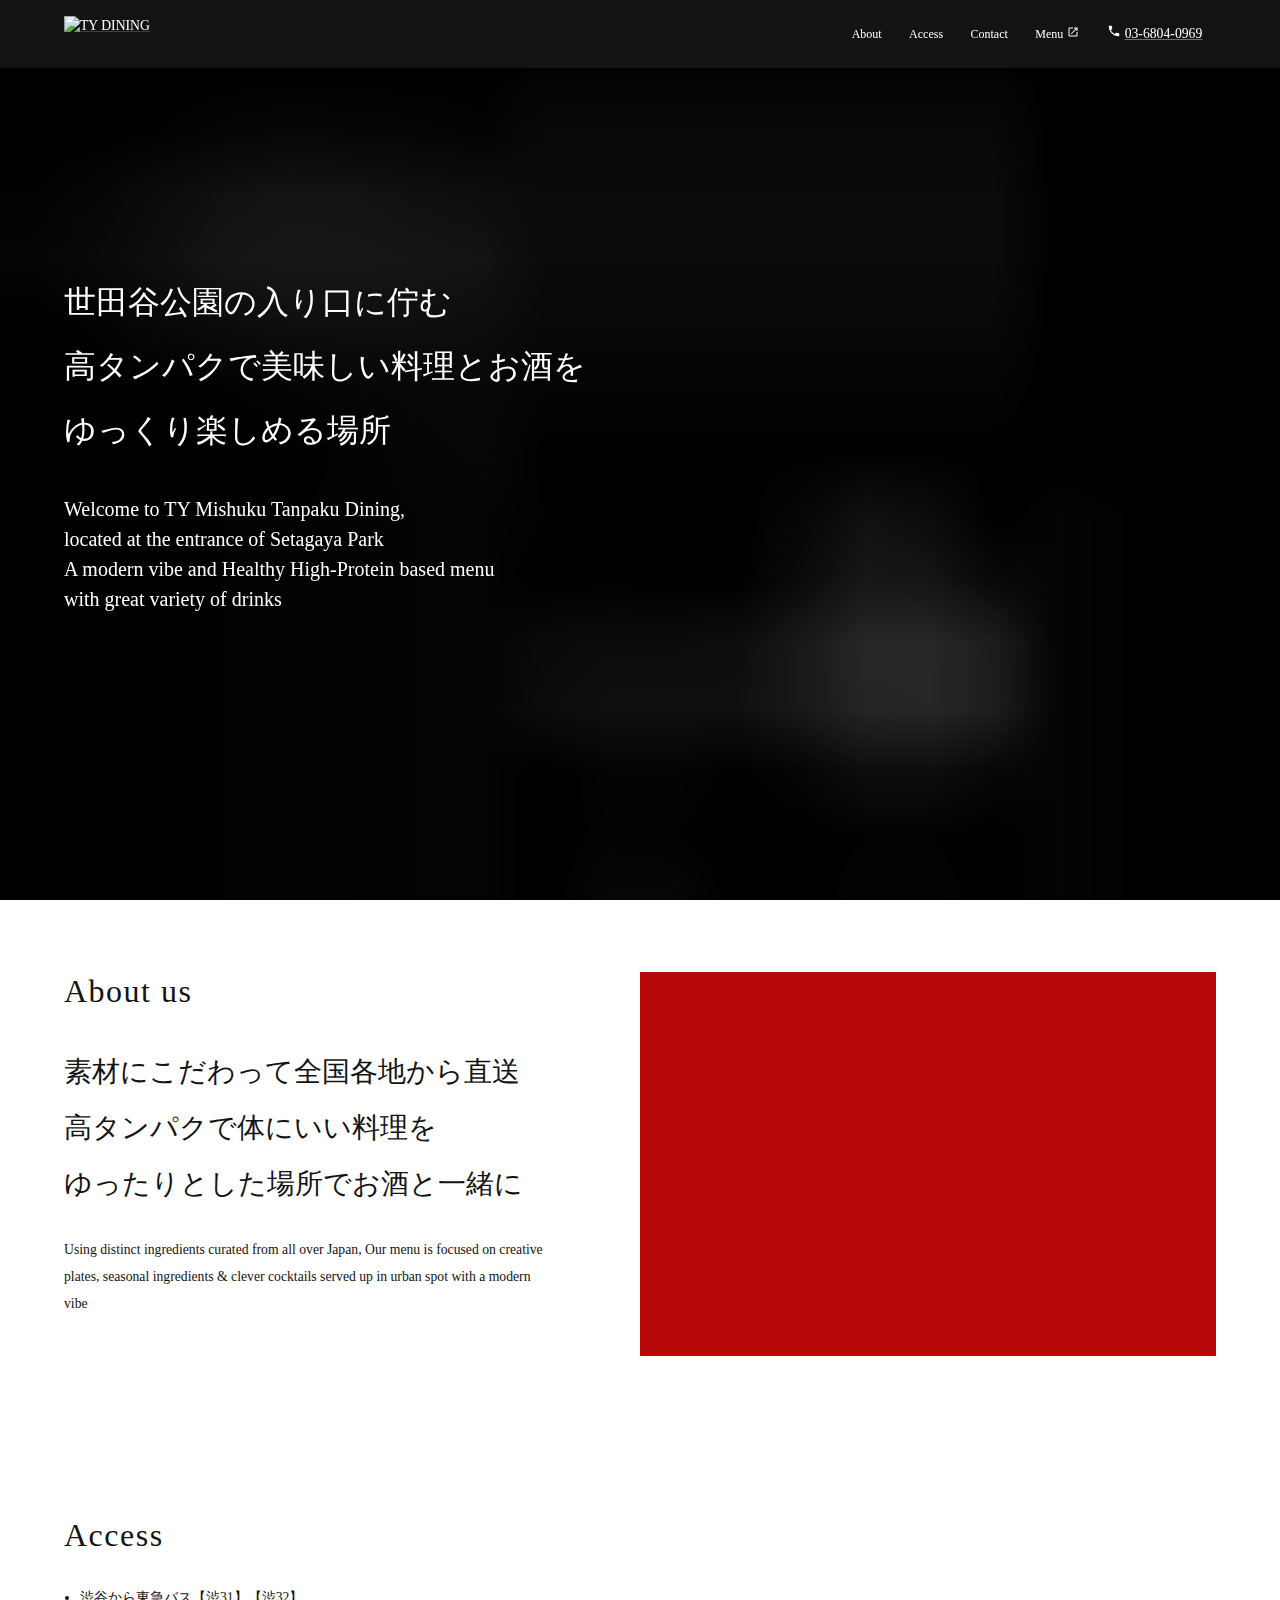
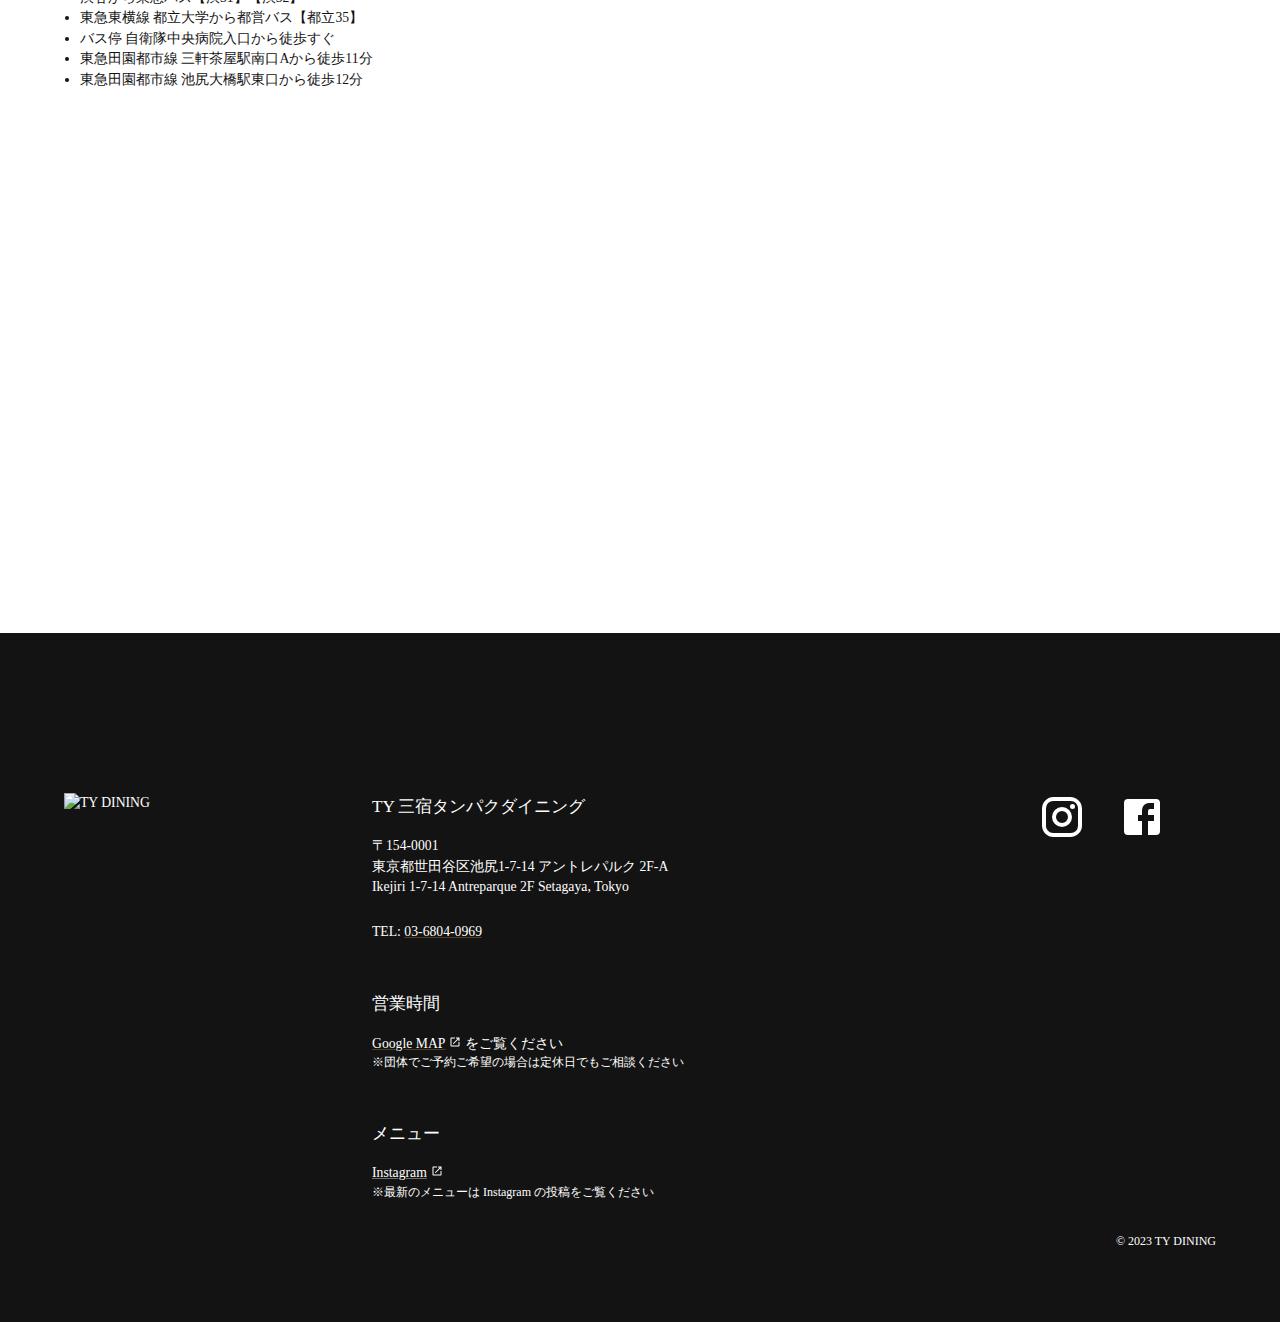
==== index.html @ 2e3f7a25 "Updates" ====
<!DOCTYPE html><html><head><meta charSet="utf-8"/><meta http-equiv="x-ua-compatible" content="ie=edge"/><meta name="viewport" content="width=device-width, initial-scale=1, shrink-to-fit=no"/><meta name="generator" content="Gatsby 5.6.0"/><meta name="theme-color" content="#131313"/><meta name="description" content="世田谷の三宿にある高タンパク料理が食べられるダイニングレストランです。山形県最上地域で育ったさくらんぼ鶏に岩手ブランド豚の岩中豚、厳選された赤身牛や赤身桜肉。魚も新鮮なものをお店でさばき、野菜は無農薬無肥料で育てたSDGｓ野菜。安心して食べられるものをご提供します！ぜひ食べに来てください！" data-gatsby-head="true"/><meta property="og:title" content="TY 三宿タンパクダイニング" data-gatsby-head="true"/><meta property="og:site_name" content="TY 三宿タンパクダイニング" data-gatsby-head="true"/><meta property="og:type" content="website" data-gatsby-head="true"/><meta property="og:url" content="https://tydining.com/" data-gatsby-head="true"/><meta property="og:description" content="世田谷の三宿にある高タンパク料理が食べられるダイニングレストランです。山形県最上地域で育ったさくらんぼ鶏に岩手ブランド豚の岩中豚、厳選された赤身牛や赤身桜肉。魚も新鮮なものをお店でさばき、野菜は無農薬無肥料で育てたSDGｓ野菜。安心して食べられるものをご提供します！ぜひ食べに来てください！" data-gatsby-head="true"/><meta property="og:image" content="https://tydining.com/ogp.jpg" data-gatsby-head="true"/><meta property="og:image:secure_url" content="https://tydining.com/ogp.jpg" data-gatsby-head="true"/><meta property="og:image:type" content="image/png" data-gatsby-head="true"/><meta property="og:image:width" content="1200" data-gatsby-head="true"/><meta property="og:image:height" content="630" data-gatsby-head="true"/><meta property="og:locale" content="ja_JP" data-gatsby-head="true"/><style>.gatsby-image-wrapper{position:relative;overflow:hidden}.gatsby-image-wrapper picture.object-fit-polyfill{position:static!important}.gatsby-image-wrapper img{bottom:0;height:100%;left:0;margin:0;max-width:none;padding:0;position:absolute;right:0;top:0;width:100%;object-fit:cover}.gatsby-image-wrapper [data-main-image]{opacity:0;transform:translateZ(0);transition:opacity .25s linear;will-change:opacity}.gatsby-image-wrapper-constrained{display:inline-block;vertical-align:top}</style><noscript><style>.gatsby-image-wrapper noscript [data-main-image]{opacity:1!important}.gatsby-image-wrapper [data-placeholder-image]{opacity:0!important}</style></noscript><script type="module">const e="undefined"!=typeof HTMLImageElement&&"loading"in HTMLImageElement.prototype;e&&document.body.addEventListener("load",(function(e){const t=e.target;if(void 0===t.dataset.mainImage)return;if(void 0===t.dataset.gatsbyImageSsr)return;let a=null,n=t;for(;null===a&&n;)void 0!==n.parentNode.dataset.gatsbyImageWrapper&&(a=n.parentNode),n=n.parentNode;const o=a.querySelector("[data-placeholder-image]"),r=new Image;r.src=t.currentSrc,r.decode().catch((()=>{})).then((()=>{t.style.opacity=1,o&&(o.style.opacity=0,o.style.transition="opacity 500ms linear")}))}),!0);</script><link rel="sitemap" type="application/xml" href="/sitemap-index.xml"/><link rel="icon" href="/favicon-32x32.png?v=281c1e3a9feff2091c5bfb758a1099be" type="image/png"/><link rel="manifest" href="/manifest.webmanifest" crossorigin="anonymous"/><link rel="apple-touch-icon" sizes="48x48" href="/icons/icon-48x48.png?v=281c1e3a9feff2091c5bfb758a1099be"/><link rel="apple-touch-icon" sizes="72x72" href="/icons/icon-72x72.png?v=281c1e3a9feff2091c5bfb758a1099be"/><link rel="apple-touch-icon" sizes="96x96" href="/icons/icon-96x96.png?v=281c1e3a9feff2091c5bfb758a1099be"/><link rel="apple-touch-icon" sizes="144x144" href="/icons/icon-144x144.png?v=281c1e3a9feff2091c5bfb758a1099be"/><link rel="apple-touch-icon" sizes="192x192" href="/icons/icon-192x192.png?v=281c1e3a9feff2091c5bfb758a1099be"/><link rel="apple-touch-icon" sizes="256x256" href="/icons/icon-256x256.png?v=281c1e3a9feff2091c5bfb758a1099be"/><link rel="apple-touch-icon" sizes="384x384" href="/icons/icon-384x384.png?v=281c1e3a9feff2091c5bfb758a1099be"/><link rel="apple-touch-icon" sizes="512x512" href="/icons/icon-512x512.png?v=281c1e3a9feff2091c5bfb758a1099be"/><title data-gatsby-head="true">TY 三宿タンパクダイニング</title></head><body><div id="___gatsby"><div style="outline:none" tabindex="-1" id="gatsby-focus-wrapper"><style data-emotion="css-global 34jfw9">html{-webkit-font-smoothing:antialiased;-moz-osx-font-smoothing:grayscale;box-sizing:border-box;-webkit-text-size-adjust:100%;}*,*::before,*::after{box-sizing:inherit;}strong,b{font-weight:700;}body{margin:0;color:rgba(0, 0, 0, 0.87);font-family:Noto Serif JP,YuMincho,serif;font-weight:400;font-size:0.8571428571428571rem;line-height:1.5;background-color:transparent;}@media print{body{background-color:#fff;}}body::backdrop{background-color:transparent;}root body{background-color:#f00;color:#0f0;}</style><style data-emotion="css 1jce4iz">.css-1jce4iz{position:fixed;background-color:#000;-webkit-transition:opacity 1500ms ease-out 250ms;transition:opacity 1500ms ease-out 250ms;opacity:1;width:100vw;height:100vh;z-index:2000;pointer-events:none;}</style><div class="MuiBox-root css-1jce4iz"></div></div><div id="gatsby-announcer" style="position:absolute;top:0;width:1px;height:1px;padding:0;overflow:hidden;clip:rect(0, 0, 0, 0);white-space:nowrap;border:0" aria-live="assertive" aria-atomic="true"></div></div><script id="gatsby-script-loader">/*<![CDATA[*/window.pagePath="/";/*]]>*/</script><!-- slice-start id="_gatsby-scripts-1" -->
          <script
            id="gatsby-chunk-mapping"
          >
            window.___chunkMapping="{\"app\":[\"/app-73b743f0493f31e11c59.js\"],\"component---src-pages-404-jsx\":[\"/component---src-pages-404-jsx-1439323c817bcbb838b9.js\"],\"component---src-pages-index-jsx\":[\"/component---src-pages-index-jsx-5e3f075c44648914a9ce.js\"]}";
          </script>
        <script>window.___webpackCompilationHash="b88804b015faeae27672";</script><script src="/webpack-runtime-d20227e0690d2bacbdb6.js" async></script><script src="/framework-a910ca28d267a3c4498f.js" async></script><script src="/app-73b743f0493f31e11c59.js" async></script><!-- slice-end id="_gatsby-scripts-1" --></body></html>
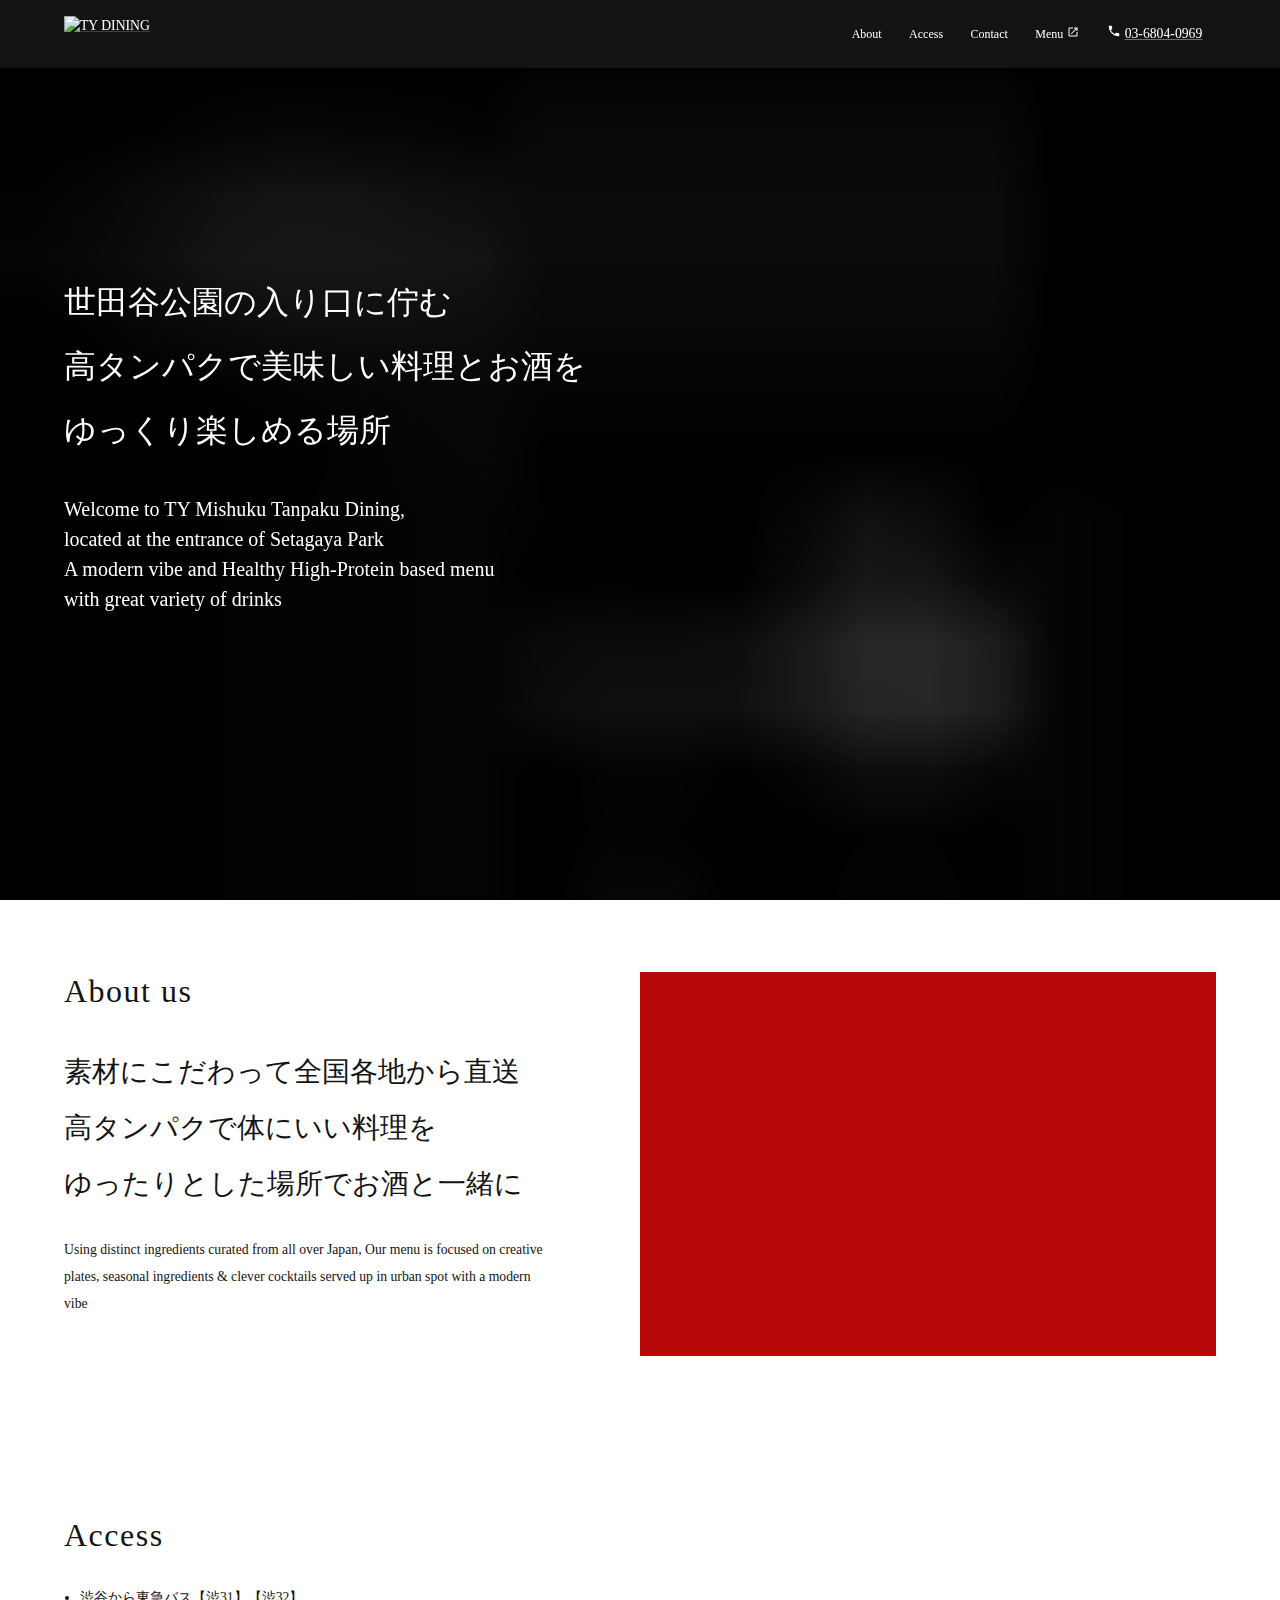
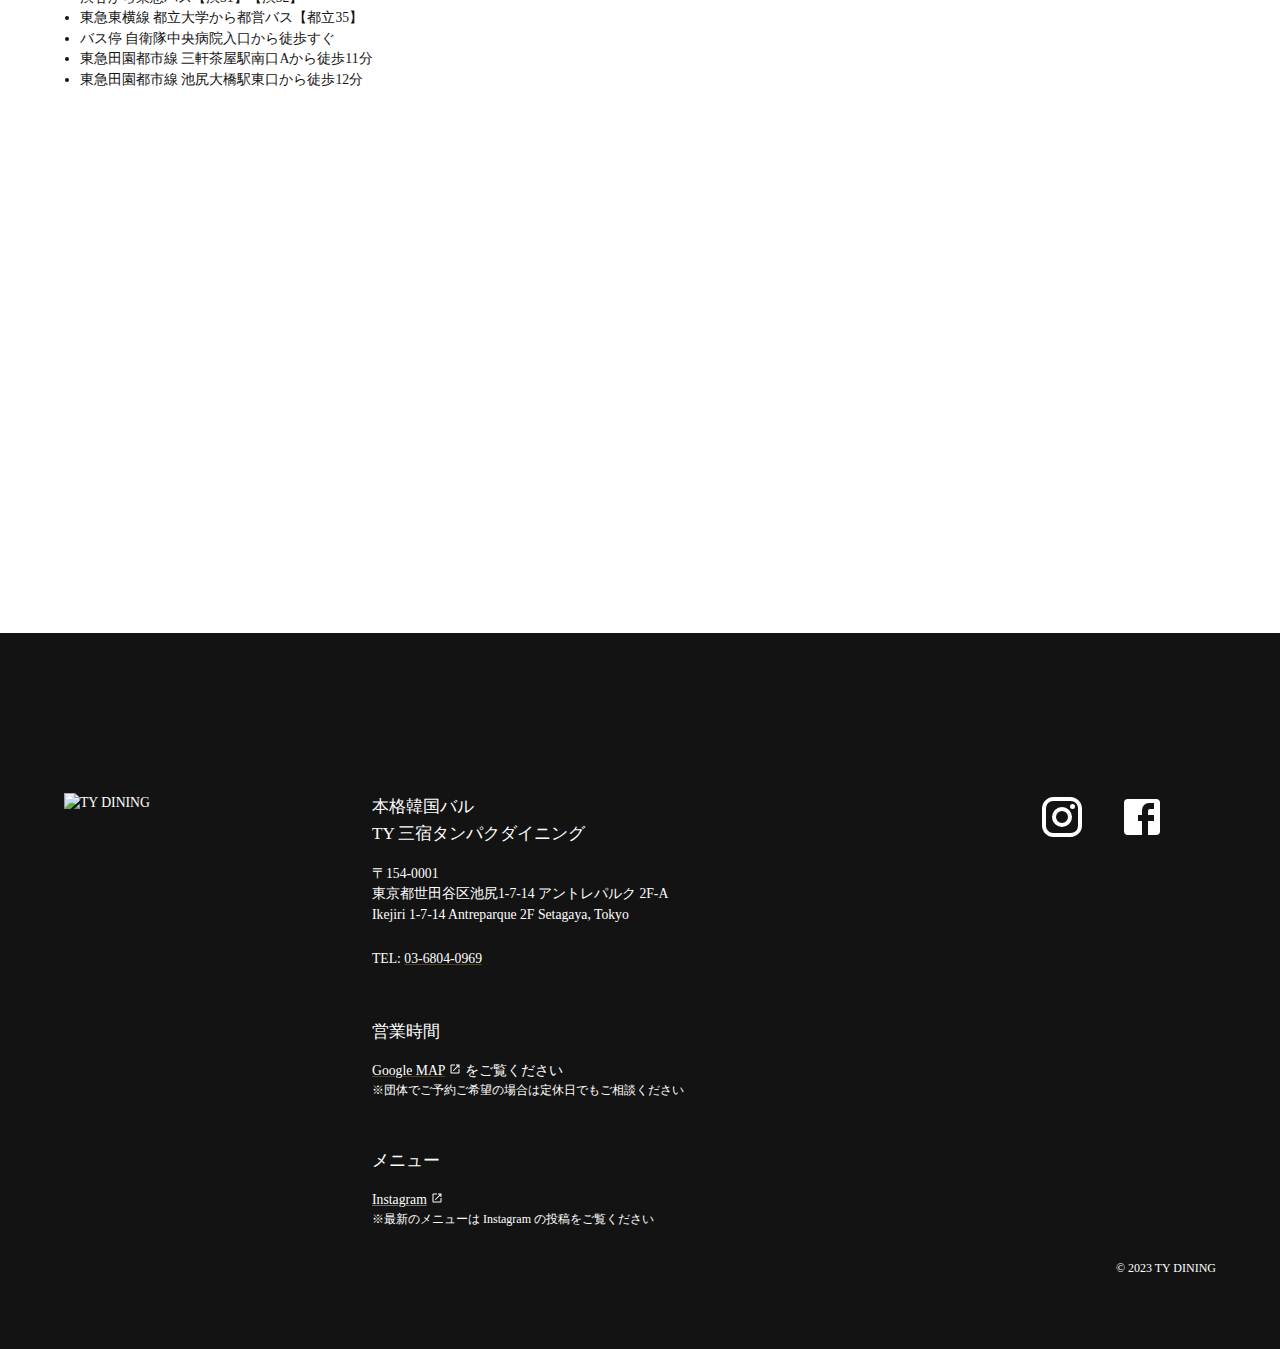
==== commit 923d43f9: "Updates" ====
--- a/index.html
+++ b/index.html
@@ -1,7 +1,17 @@
-<!DOCTYPE html><html><head><meta charSet="utf-8"/><meta http-equiv="x-ua-compatible" content="ie=edge"/><meta name="viewport" content="width=device-width, initial-scale=1, shrink-to-fit=no"/><meta name="generator" content="Gatsby 5.6.0"/><meta name="theme-color" content="#131313"/><meta name="description" content="世田谷の三宿にある高タンパク料理が食べられるダイニングレストランです。山形県最上地域で育ったさくらんぼ鶏に岩手ブランド豚の岩中豚、厳選された赤身牛や赤身桜肉。魚も新鮮なものをお店でさばき、野菜は無農薬無肥料で育てたSDGｓ野菜。安心して食べられるものをご提供します！ぜひ食べに来てください！" data-gatsby-head="true"/><meta property="og:title" content="TY 三宿タンパクダイニング" data-gatsby-head="true"/><meta property="og:site_name" content="TY 三宿タンパクダイニング" data-gatsby-head="true"/><meta property="og:type" content="website" data-gatsby-head="true"/><meta property="og:url" content="https://tydining.com/" data-gatsby-head="true"/><meta property="og:description" content="世田谷の三宿にある高タンパク料理が食べられるダイニングレストランです。山形県最上地域で育ったさくらんぼ鶏に岩手ブランド豚の岩中豚、厳選された赤身牛や赤身桜肉。魚も新鮮なものをお店でさばき、野菜は無農薬無肥料で育てたSDGｓ野菜。安心して食べられるものをご提供します！ぜひ食べに来てください！" data-gatsby-head="true"/><meta property="og:image" content="https://tydining.com/ogp.jpg" data-gatsby-head="true"/><meta property="og:image:secure_url" content="https://tydining.com/ogp.jpg" data-gatsby-head="true"/><meta property="og:image:type" content="image/png" data-gatsby-head="true"/><meta property="og:image:width" content="1200" data-gatsby-head="true"/><meta property="og:image:height" content="630" data-gatsby-head="true"/><meta property="og:locale" content="ja_JP" data-gatsby-head="true"/><style>.gatsby-image-wrapper{position:relative;overflow:hidden}.gatsby-image-wrapper picture.object-fit-polyfill{position:static!important}.gatsby-image-wrapper img{bottom:0;height:100%;left:0;margin:0;max-width:none;padding:0;position:absolute;right:0;top:0;width:100%;object-fit:cover}.gatsby-image-wrapper [data-main-image]{opacity:0;transform:translateZ(0);transition:opacity .25s linear;will-change:opacity}.gatsby-image-wrapper-constrained{display:inline-block;vertical-align:top}</style><noscript><style>.gatsby-image-wrapper noscript [data-main-image]{opacity:1!important}.gatsby-image-wrapper [data-placeholder-image]{opacity:0!important}</style></noscript><script type="module">const e="undefined"!=typeof HTMLImageElement&&"loading"in HTMLImageElement.prototype;e&&document.body.addEventListener("load",(function(e){const t=e.target;if(void 0===t.dataset.mainImage)return;if(void 0===t.dataset.gatsbyImageSsr)return;let a=null,n=t;for(;null===a&&n;)void 0!==n.parentNode.dataset.gatsbyImageWrapper&&(a=n.parentNode),n=n.parentNode;const o=a.querySelector("[data-placeholder-image]"),r=new Image;r.src=t.currentSrc,r.decode().catch((()=>{})).then((()=>{t.style.opacity=1,o&&(o.style.opacity=0,o.style.transition="opacity 500ms linear")}))}),!0);</script><link rel="sitemap" type="application/xml" href="/sitemap-index.xml"/><link rel="icon" href="/favicon-32x32.png?v=281c1e3a9feff2091c5bfb758a1099be" type="image/png"/><link rel="manifest" href="/manifest.webmanifest" crossorigin="anonymous"/><link rel="apple-touch-icon" sizes="48x48" href="/icons/icon-48x48.png?v=281c1e3a9feff2091c5bfb758a1099be"/><link rel="apple-touch-icon" sizes="72x72" href="/icons/icon-72x72.png?v=281c1e3a9feff2091c5bfb758a1099be"/><link rel="apple-touch-icon" sizes="96x96" href="/icons/icon-96x96.png?v=281c1e3a9feff2091c5bfb758a1099be"/><link rel="apple-touch-icon" sizes="144x144" href="/icons/icon-144x144.png?v=281c1e3a9feff2091c5bfb758a1099be"/><link rel="apple-touch-icon" sizes="192x192" href="/icons/icon-192x192.png?v=281c1e3a9feff2091c5bfb758a1099be"/><link rel="apple-touch-icon" sizes="256x256" href="/icons/icon-256x256.png?v=281c1e3a9feff2091c5bfb758a1099be"/><link rel="apple-touch-icon" sizes="384x384" href="/icons/icon-384x384.png?v=281c1e3a9feff2091c5bfb758a1099be"/><link rel="apple-touch-icon" sizes="512x512" href="/icons/icon-512x512.png?v=281c1e3a9feff2091c5bfb758a1099be"/><title data-gatsby-head="true">TY 三宿タンパクダイニング</title></head><body><div id="___gatsby"><div style="outline:none" tabindex="-1" id="gatsby-focus-wrapper"><style data-emotion="css-global 34jfw9">html{-webkit-font-smoothing:antialiased;-moz-osx-font-smoothing:grayscale;box-sizing:border-box;-webkit-text-size-adjust:100%;}*,*::before,*::after{box-sizing:inherit;}strong,b{font-weight:700;}body{margin:0;color:rgba(0, 0, 0, 0.87);font-family:Noto Serif JP,YuMincho,serif;font-weight:400;font-size:0.8571428571428571rem;line-height:1.5;background-color:transparent;}@media print{body{background-color:#fff;}}body::backdrop{background-color:transparent;}root body{background-color:#f00;color:#0f0;}</style><style data-emotion="css 1jce4iz">.css-1jce4iz{position:fixed;background-color:#000;-webkit-transition:opacity 1500ms ease-out 250ms;transition:opacity 1500ms ease-out 250ms;opacity:1;width:100vw;height:100vh;z-index:2000;pointer-events:none;}</style><div class="MuiBox-root css-1jce4iz"></div></div><div id="gatsby-announcer" style="position:absolute;top:0;width:1px;height:1px;padding:0;overflow:hidden;clip:rect(0, 0, 0, 0);white-space:nowrap;border:0" aria-live="assertive" aria-atomic="true"></div></div><script id="gatsby-script-loader">/*<![CDATA[*/window.pagePath="/";/*]]>*/</script><!-- slice-start id="_gatsby-scripts-1" -->
+<!DOCTYPE html><html><head><meta charSet="utf-8"/><meta http-equiv="x-ua-compatible" content="ie=edge"/><meta name="viewport" content="width=device-width, initial-scale=1, shrink-to-fit=no"/><meta name="generator" content="Gatsby 5.11.0"/><meta name="theme-color" content="#131313"/><meta name="description" content="世田谷の三宿にある高タンパク料理が食べられるダイニングレストランです。山形県最上地域で育ったさくらんぼ鶏に岩手ブランド豚の岩中豚、厳選された赤身牛や赤身桜肉。魚も新鮮なものをお店でさばき、野菜は無農薬無肥料で育てたSDGｓ野菜。安心して食べられるものをご提供します！ぜひ食べに来てください！" data-gatsby-head="true"/><meta property="og:title" content="本格韓国バル TY 三宿タンパクダイニング" data-gatsby-head="true"/><meta property="og:site_name" content="本格韓国バル TY 三宿タンパクダイニング" data-gatsby-head="true"/><meta property="og:type" content="website" data-gatsby-head="true"/><meta property="og:url" content="https://tydining.com/" data-gatsby-head="true"/><meta property="og:description" content="世田谷の三宿にある高タンパク料理が食べられるダイニングレストランです。山形県最上地域で育ったさくらんぼ鶏に岩手ブランド豚の岩中豚、厳選された赤身牛や赤身桜肉。魚も新鮮なものをお店でさばき、野菜は無農薬無肥料で育てたSDGｓ野菜。安心して食べられるものをご提供します！ぜひ食べに来てください！" data-gatsby-head="true"/><meta property="og:image" content="https://tydining.com/ogp.jpg" data-gatsby-head="true"/><meta property="og:image:secure_url" content="https://tydining.com/ogp.jpg" data-gatsby-head="true"/><meta property="og:image:type" content="image/png" data-gatsby-head="true"/><meta property="og:image:width" content="1200" data-gatsby-head="true"/><meta property="og:image:height" content="630" data-gatsby-head="true"/><meta property="og:locale" content="ja_JP" data-gatsby-head="true"/><style>.gatsby-image-wrapper{position:relative;overflow:hidden}.gatsby-image-wrapper picture.object-fit-polyfill{position:static!important}.gatsby-image-wrapper img{bottom:0;height:100%;left:0;margin:0;max-width:none;padding:0;position:absolute;right:0;top:0;width:100%;object-fit:cover}.gatsby-image-wrapper [data-main-image]{opacity:0;transform:translateZ(0);transition:opacity .25s linear;will-change:opacity}.gatsby-image-wrapper-constrained{display:inline-block;vertical-align:top}</style><noscript><style>.gatsby-image-wrapper noscript [data-main-image]{opacity:1!important}.gatsby-image-wrapper [data-placeholder-image]{opacity:0!important}</style></noscript><script type="module">const e="undefined"!=typeof HTMLImageElement&&"loading"in HTMLImageElement.prototype;e&&document.body.addEventListener("load",(function(e){const t=e.target;if(void 0===t.dataset.mainImage)return;if(void 0===t.dataset.gatsbyImageSsr)return;let a=null,n=t;for(;null===a&&n;)void 0!==n.parentNode.dataset.gatsbyImageWrapper&&(a=n.parentNode),n=n.parentNode;const o=a.querySelector("[data-placeholder-image]"),r=new Image;r.src=t.currentSrc,r.decode().catch((()=>{})).then((()=>{t.style.opacity=1,o&&(o.style.opacity=0,o.style.transition="opacity 500ms linear")}))}),!0);</script><link rel="sitemap" type="application/xml" href="/sitemap-index.xml"/><link rel="preconnect" href="https://www.googletagmanager.com"/><link rel="dns-prefetch" href="https://www.googletagmanager.com"/><link rel="icon" href="/favicon-32x32.png?v=281c1e3a9feff2091c5bfb758a1099be" type="image/png"/><link rel="manifest" href="/manifest.webmanifest" crossorigin="anonymous"/><link rel="apple-touch-icon" sizes="48x48" href="/icons/icon-48x48.png?v=281c1e3a9feff2091c5bfb758a1099be"/><link rel="apple-touch-icon" sizes="72x72" href="/icons/icon-72x72.png?v=281c1e3a9feff2091c5bfb758a1099be"/><link rel="apple-touch-icon" sizes="96x96" href="/icons/icon-96x96.png?v=281c1e3a9feff2091c5bfb758a1099be"/><link rel="apple-touch-icon" sizes="144x144" href="/icons/icon-144x144.png?v=281c1e3a9feff2091c5bfb758a1099be"/><link rel="apple-touch-icon" sizes="192x192" href="/icons/icon-192x192.png?v=281c1e3a9feff2091c5bfb758a1099be"/><link rel="apple-touch-icon" sizes="256x256" href="/icons/icon-256x256.png?v=281c1e3a9feff2091c5bfb758a1099be"/><link rel="apple-touch-icon" sizes="384x384" href="/icons/icon-384x384.png?v=281c1e3a9feff2091c5bfb758a1099be"/><link rel="apple-touch-icon" sizes="512x512" href="/icons/icon-512x512.png?v=281c1e3a9feff2091c5bfb758a1099be"/><title data-gatsby-head="true">本格韓国バル TY 三宿タンパクダイニング</title></head><body><div id="___gatsby"><div style="outline:none" tabindex="-1" id="gatsby-focus-wrapper"><style data-emotion="css-global 34jfw9">html{-webkit-font-smoothing:antialiased;-moz-osx-font-smoothing:grayscale;box-sizing:border-box;-webkit-text-size-adjust:100%;}*,*::before,*::after{box-sizing:inherit;}strong,b{font-weight:700;}body{margin:0;color:rgba(0, 0, 0, 0.87);font-family:Noto Serif JP,YuMincho,serif;font-weight:400;font-size:0.8571428571428571rem;line-height:1.5;background-color:transparent;}@media print{body{background-color:#fff;}}body::backdrop{background-color:transparent;}root body{background-color:#f00;color:#0f0;}</style><style data-emotion="css 1jce4iz">.css-1jce4iz{position:fixed;background-color:#000;-webkit-transition:opacity 1500ms ease-out 250ms;transition:opacity 1500ms ease-out 250ms;opacity:1;width:100vw;height:100vh;z-index:2000;pointer-events:none;}</style><div class="MuiBox-root css-1jce4iz"></div></div><div id="gatsby-announcer" style="position:absolute;top:0;width:1px;height:1px;padding:0;overflow:hidden;clip:rect(0, 0, 0, 0);white-space:nowrap;border:0" aria-live="assertive" aria-atomic="true"></div></div><script async="" src="https://www.googletagmanager.com/gtag/js?id=G-7VK5BBH08W"></script><script>
+      
+      
+      if(true) {
+        window.dataLayer = window.dataLayer || [];
+        function gtag(){dataLayer.push(arguments);}
+        gtag('js', new Date());
+
+        gtag('config', 'G-7VK5BBH08W', {"send_page_view":false});
+      }
+      </script><script id="gatsby-script-loader">/*<![CDATA[*/window.pagePath="/";/*]]>*/</script><!-- slice-start id="_gatsby-scripts-1" -->
           <script
             id="gatsby-chunk-mapping"
           >
-            window.___chunkMapping="{\"app\":[\"/app-73b743f0493f31e11c59.js\"],\"component---src-pages-404-jsx\":[\"/component---src-pages-404-jsx-1439323c817bcbb838b9.js\"],\"component---src-pages-index-jsx\":[\"/component---src-pages-index-jsx-5e3f075c44648914a9ce.js\"]}";
+            window.___chunkMapping="{\"app\":[\"/app-e9991fe25b13dae6c15a.js\"],\"component---src-pages-404-jsx\":[\"/component---src-pages-404-jsx-1439323c817bcbb838b9.js\"],\"component---src-pages-index-jsx\":[\"/component---src-pages-index-jsx-adf07093fc8e334aa27d.js\"]}";
           </script>
-        <script>window.___webpackCompilationHash="b88804b015faeae27672";</script><script src="/webpack-runtime-d20227e0690d2bacbdb6.js" async></script><script src="/framework-a910ca28d267a3c4498f.js" async></script><script src="/app-73b743f0493f31e11c59.js" async></script><!-- slice-end id="_gatsby-scripts-1" --></body></html>+        <script>window.___webpackCompilationHash="0ccdf6e6237b81552bc2";</script><script src="/webpack-runtime-73197e3dd82ff817364f.js" async></script><script src="/framework-a910ca28d267a3c4498f.js" async></script><script src="/app-e9991fe25b13dae6c15a.js" async></script><!-- slice-end id="_gatsby-scripts-1" --></body></html>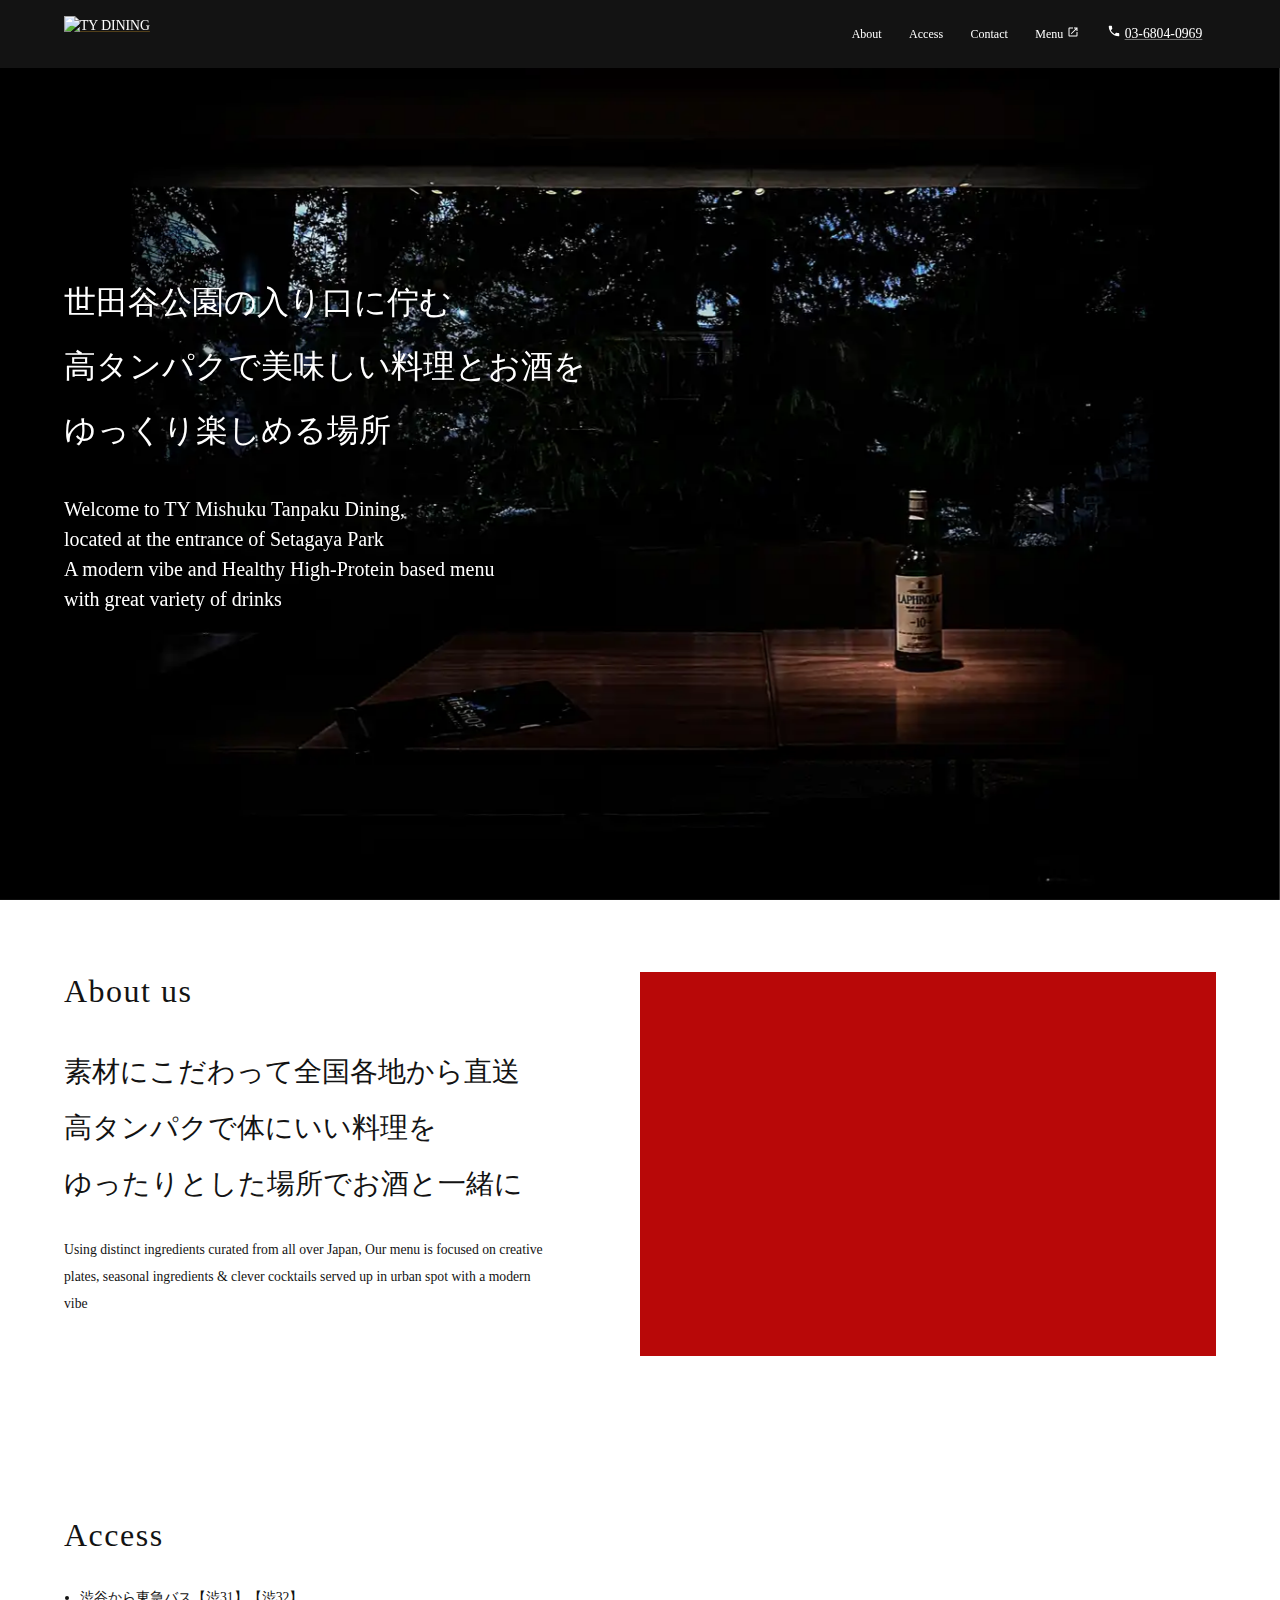
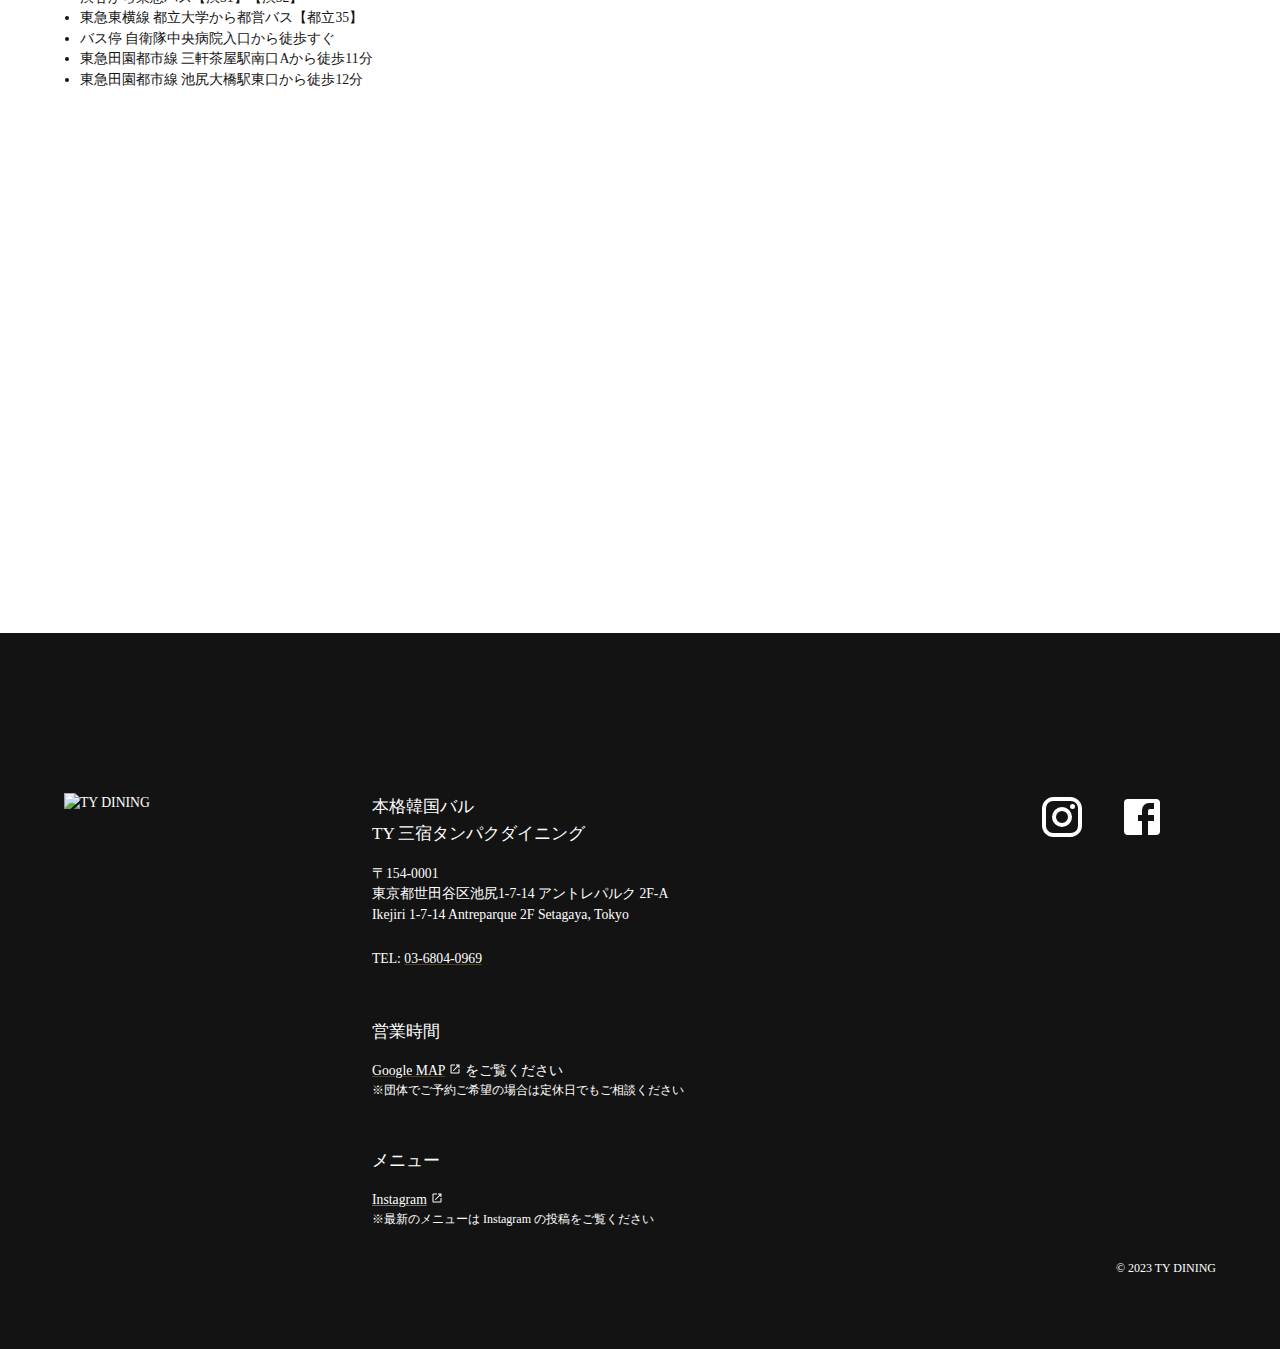
==== commit 36f612d2: "Updates" ====
--- a/index.html
+++ b/index.html
@@ -1,4 +1,4 @@
-<!DOCTYPE html><html><head><meta charSet="utf-8"/><meta http-equiv="x-ua-compatible" content="ie=edge"/><meta name="viewport" content="width=device-width, initial-scale=1, shrink-to-fit=no"/><meta name="generator" content="Gatsby 5.11.0"/><meta name="theme-color" content="#131313"/><meta name="description" content="世田谷の三宿にある高タンパク料理が食べられるダイニングレストランです。山形県最上地域で育ったさくらんぼ鶏に岩手ブランド豚の岩中豚、厳選された赤身牛や赤身桜肉。魚も新鮮なものをお店でさばき、野菜は無農薬無肥料で育てたSDGｓ野菜。安心して食べられるものをご提供します！ぜひ食べに来てください！" data-gatsby-head="true"/><meta property="og:title" content="本格韓国バル TY 三宿タンパクダイニング" data-gatsby-head="true"/><meta property="og:site_name" content="本格韓国バル TY 三宿タンパクダイニング" data-gatsby-head="true"/><meta property="og:type" content="website" data-gatsby-head="true"/><meta property="og:url" content="https://tydining.com/" data-gatsby-head="true"/><meta property="og:description" content="世田谷の三宿にある高タンパク料理が食べられるダイニングレストランです。山形県最上地域で育ったさくらんぼ鶏に岩手ブランド豚の岩中豚、厳選された赤身牛や赤身桜肉。魚も新鮮なものをお店でさばき、野菜は無農薬無肥料で育てたSDGｓ野菜。安心して食べられるものをご提供します！ぜひ食べに来てください！" data-gatsby-head="true"/><meta property="og:image" content="https://tydining.com/ogp.jpg" data-gatsby-head="true"/><meta property="og:image:secure_url" content="https://tydining.com/ogp.jpg" data-gatsby-head="true"/><meta property="og:image:type" content="image/png" data-gatsby-head="true"/><meta property="og:image:width" content="1200" data-gatsby-head="true"/><meta property="og:image:height" content="630" data-gatsby-head="true"/><meta property="og:locale" content="ja_JP" data-gatsby-head="true"/><style>.gatsby-image-wrapper{position:relative;overflow:hidden}.gatsby-image-wrapper picture.object-fit-polyfill{position:static!important}.gatsby-image-wrapper img{bottom:0;height:100%;left:0;margin:0;max-width:none;padding:0;position:absolute;right:0;top:0;width:100%;object-fit:cover}.gatsby-image-wrapper [data-main-image]{opacity:0;transform:translateZ(0);transition:opacity .25s linear;will-change:opacity}.gatsby-image-wrapper-constrained{display:inline-block;vertical-align:top}</style><noscript><style>.gatsby-image-wrapper noscript [data-main-image]{opacity:1!important}.gatsby-image-wrapper [data-placeholder-image]{opacity:0!important}</style></noscript><script type="module">const e="undefined"!=typeof HTMLImageElement&&"loading"in HTMLImageElement.prototype;e&&document.body.addEventListener("load",(function(e){const t=e.target;if(void 0===t.dataset.mainImage)return;if(void 0===t.dataset.gatsbyImageSsr)return;let a=null,n=t;for(;null===a&&n;)void 0!==n.parentNode.dataset.gatsbyImageWrapper&&(a=n.parentNode),n=n.parentNode;const o=a.querySelector("[data-placeholder-image]"),r=new Image;r.src=t.currentSrc,r.decode().catch((()=>{})).then((()=>{t.style.opacity=1,o&&(o.style.opacity=0,o.style.transition="opacity 500ms linear")}))}),!0);</script><link rel="sitemap" type="application/xml" href="/sitemap-index.xml"/><link rel="preconnect" href="https://www.googletagmanager.com"/><link rel="dns-prefetch" href="https://www.googletagmanager.com"/><link rel="icon" href="/favicon-32x32.png?v=281c1e3a9feff2091c5bfb758a1099be" type="image/png"/><link rel="manifest" href="/manifest.webmanifest" crossorigin="anonymous"/><link rel="apple-touch-icon" sizes="48x48" href="/icons/icon-48x48.png?v=281c1e3a9feff2091c5bfb758a1099be"/><link rel="apple-touch-icon" sizes="72x72" href="/icons/icon-72x72.png?v=281c1e3a9feff2091c5bfb758a1099be"/><link rel="apple-touch-icon" sizes="96x96" href="/icons/icon-96x96.png?v=281c1e3a9feff2091c5bfb758a1099be"/><link rel="apple-touch-icon" sizes="144x144" href="/icons/icon-144x144.png?v=281c1e3a9feff2091c5bfb758a1099be"/><link rel="apple-touch-icon" sizes="192x192" href="/icons/icon-192x192.png?v=281c1e3a9feff2091c5bfb758a1099be"/><link rel="apple-touch-icon" sizes="256x256" href="/icons/icon-256x256.png?v=281c1e3a9feff2091c5bfb758a1099be"/><link rel="apple-touch-icon" sizes="384x384" href="/icons/icon-384x384.png?v=281c1e3a9feff2091c5bfb758a1099be"/><link rel="apple-touch-icon" sizes="512x512" href="/icons/icon-512x512.png?v=281c1e3a9feff2091c5bfb758a1099be"/><title data-gatsby-head="true">本格韓国バル TY 三宿タンパクダイニング</title></head><body><div id="___gatsby"><div style="outline:none" tabindex="-1" id="gatsby-focus-wrapper"><style data-emotion="css-global 34jfw9">html{-webkit-font-smoothing:antialiased;-moz-osx-font-smoothing:grayscale;box-sizing:border-box;-webkit-text-size-adjust:100%;}*,*::before,*::after{box-sizing:inherit;}strong,b{font-weight:700;}body{margin:0;color:rgba(0, 0, 0, 0.87);font-family:Noto Serif JP,YuMincho,serif;font-weight:400;font-size:0.8571428571428571rem;line-height:1.5;background-color:transparent;}@media print{body{background-color:#fff;}}body::backdrop{background-color:transparent;}root body{background-color:#f00;color:#0f0;}</style><style data-emotion="css 1jce4iz">.css-1jce4iz{position:fixed;background-color:#000;-webkit-transition:opacity 1500ms ease-out 250ms;transition:opacity 1500ms ease-out 250ms;opacity:1;width:100vw;height:100vh;z-index:2000;pointer-events:none;}</style><div class="MuiBox-root css-1jce4iz"></div></div><div id="gatsby-announcer" style="position:absolute;top:0;width:1px;height:1px;padding:0;overflow:hidden;clip:rect(0, 0, 0, 0);white-space:nowrap;border:0" aria-live="assertive" aria-atomic="true"></div></div><script async="" src="https://www.googletagmanager.com/gtag/js?id=G-7VK5BBH08W"></script><script>
+<!DOCTYPE html><html><head><meta charSet="utf-8"/><meta http-equiv="x-ua-compatible" content="ie=edge"/><meta name="viewport" content="width=device-width, initial-scale=1, shrink-to-fit=no"/><meta name="generator" content="Gatsby 5.13.1"/><meta name="theme-color" content="#131313"/><meta name="description" content="世田谷の三宿にある高タンパク料理が食べられるダイニングレストランです。山形県最上地域で育ったさくらんぼ鶏に岩手ブランド豚の岩中豚、厳選された赤身牛や赤身桜肉。魚も新鮮なものをお店でさばき、野菜は無農薬無肥料で育てたSDGｓ野菜。安心して食べられるものをご提供します！ぜひ食べに来てください！" data-gatsby-head="true"/><meta property="og:title" content="本格韓国バル TY 三宿タンパクダイニング" data-gatsby-head="true"/><meta property="og:site_name" content="本格韓国バル TY 三宿タンパクダイニング" data-gatsby-head="true"/><meta property="og:type" content="website" data-gatsby-head="true"/><meta property="og:url" content="https://tydining.com/" data-gatsby-head="true"/><meta property="og:description" content="世田谷の三宿にある高タンパク料理が食べられるダイニングレストランです。山形県最上地域で育ったさくらんぼ鶏に岩手ブランド豚の岩中豚、厳選された赤身牛や赤身桜肉。魚も新鮮なものをお店でさばき、野菜は無農薬無肥料で育てたSDGｓ野菜。安心して食べられるものをご提供します！ぜひ食べに来てください！" data-gatsby-head="true"/><meta property="og:image" content="https://tydining.com/ogp.jpg" data-gatsby-head="true"/><meta property="og:image:secure_url" content="https://tydining.com/ogp.jpg" data-gatsby-head="true"/><meta property="og:image:type" content="image/png" data-gatsby-head="true"/><meta property="og:image:width" content="1200" data-gatsby-head="true"/><meta property="og:image:height" content="630" data-gatsby-head="true"/><meta property="og:locale" content="ja_JP" data-gatsby-head="true"/><style>.gatsby-image-wrapper{position:relative;overflow:hidden}.gatsby-image-wrapper picture.object-fit-polyfill{position:static!important}.gatsby-image-wrapper img{bottom:0;height:100%;left:0;margin:0;max-width:none;padding:0;position:absolute;right:0;top:0;width:100%;object-fit:cover}.gatsby-image-wrapper [data-main-image]{opacity:0;transform:translateZ(0);transition:opacity .25s linear;will-change:opacity}.gatsby-image-wrapper-constrained{display:inline-block;vertical-align:top}</style><noscript><style>.gatsby-image-wrapper noscript [data-main-image]{opacity:1!important}.gatsby-image-wrapper [data-placeholder-image]{opacity:0!important}</style></noscript><script type="module">const e="undefined"!=typeof HTMLImageElement&&"loading"in HTMLImageElement.prototype;e&&document.body.addEventListener("load",(function(e){const t=e.target;if(void 0===t.dataset.mainImage)return;if(void 0===t.dataset.gatsbyImageSsr)return;let a=null,n=t;for(;null===a&&n;)void 0!==n.parentNode.dataset.gatsbyImageWrapper&&(a=n.parentNode),n=n.parentNode;const o=a.querySelector("[data-placeholder-image]"),r=new Image;r.src=t.currentSrc,r.decode().catch((()=>{})).then((()=>{t.style.opacity=1,o&&(o.style.opacity=0,o.style.transition="opacity 500ms linear")}))}),!0);</script><link rel="sitemap" type="application/xml" href="/sitemap-index.xml"/><link rel="preconnect" href="https://www.googletagmanager.com"/><link rel="dns-prefetch" href="https://www.googletagmanager.com"/><link rel="icon" href="/favicon-32x32.png?v=281c1e3a9feff2091c5bfb758a1099be" type="image/png"/><link rel="manifest" href="/manifest.webmanifest" crossorigin="anonymous"/><link rel="apple-touch-icon" sizes="48x48" href="/icons/icon-48x48.png?v=281c1e3a9feff2091c5bfb758a1099be"/><link rel="apple-touch-icon" sizes="72x72" href="/icons/icon-72x72.png?v=281c1e3a9feff2091c5bfb758a1099be"/><link rel="apple-touch-icon" sizes="96x96" href="/icons/icon-96x96.png?v=281c1e3a9feff2091c5bfb758a1099be"/><link rel="apple-touch-icon" sizes="144x144" href="/icons/icon-144x144.png?v=281c1e3a9feff2091c5bfb758a1099be"/><link rel="apple-touch-icon" sizes="192x192" href="/icons/icon-192x192.png?v=281c1e3a9feff2091c5bfb758a1099be"/><link rel="apple-touch-icon" sizes="256x256" href="/icons/icon-256x256.png?v=281c1e3a9feff2091c5bfb758a1099be"/><link rel="apple-touch-icon" sizes="384x384" href="/icons/icon-384x384.png?v=281c1e3a9feff2091c5bfb758a1099be"/><link rel="apple-touch-icon" sizes="512x512" href="/icons/icon-512x512.png?v=281c1e3a9feff2091c5bfb758a1099be"/><title data-gatsby-head="true">本格韓国バル TY 三宿タンパクダイニング</title></head><body><div id="___gatsby"><div style="outline:none" tabindex="-1" id="gatsby-focus-wrapper"><style data-emotion="css-global 34jfw9">html{-webkit-font-smoothing:antialiased;-moz-osx-font-smoothing:grayscale;box-sizing:border-box;-webkit-text-size-adjust:100%;}*,*::before,*::after{box-sizing:inherit;}strong,b{font-weight:700;}body{margin:0;color:rgba(0, 0, 0, 0.87);font-family:Noto Serif JP,YuMincho,serif;font-weight:400;font-size:0.8571428571428571rem;line-height:1.5;background-color:transparent;}@media print{body{background-color:#fff;}}body::backdrop{background-color:transparent;}root body{background-color:#f00;color:#0f0;}</style><style data-emotion="css 1jce4iz">.css-1jce4iz{position:fixed;background-color:#000;-webkit-transition:opacity 1500ms ease-out 250ms;transition:opacity 1500ms ease-out 250ms;opacity:1;width:100vw;height:100vh;z-index:2000;pointer-events:none;}</style><div class="MuiBox-root css-1jce4iz"></div></div><div id="gatsby-announcer" style="position:absolute;top:0;width:1px;height:1px;padding:0;overflow:hidden;clip:rect(0, 0, 0, 0);white-space:nowrap;border:0" aria-live="assertive" aria-atomic="true"></div></div><script async="" src="https://www.googletagmanager.com/gtag/js?id=G-7VK5BBH08W"></script><script>
       
       
       if(true) {
@@ -12,6 +12,6 @@
           <script
             id="gatsby-chunk-mapping"
           >
-            window.___chunkMapping="{\"app\":[\"/app-e9991fe25b13dae6c15a.js\"],\"component---src-pages-404-jsx\":[\"/component---src-pages-404-jsx-1439323c817bcbb838b9.js\"],\"component---src-pages-index-jsx\":[\"/component---src-pages-index-jsx-adf07093fc8e334aa27d.js\"]}";
+            window.___chunkMapping="{\"app\":[\"/app-a3297d08551c6e3494a1.js\"],\"component---src-pages-404-jsx\":[\"/component---src-pages-404-jsx-ca20f3ff834669cadcd5.js\"],\"component---src-pages-index-jsx\":[\"/component---src-pages-index-jsx-abea971fcad3a37dd08e.js\"]}";
           </script>
-        <script>window.___webpackCompilationHash="0ccdf6e6237b81552bc2";</script><script src="/webpack-runtime-73197e3dd82ff817364f.js" async></script><script src="/framework-a910ca28d267a3c4498f.js" async></script><script src="/app-e9991fe25b13dae6c15a.js" async></script><!-- slice-end id="_gatsby-scripts-1" --></body></html>+        <script>window.___webpackCompilationHash="a80172abc2c95192a48d";</script><script src="/webpack-runtime-5c96cb9da70df2b1015a.js" async></script><script src="/framework-a910ca28d267a3c4498f.js" async></script><script src="/app-a3297d08551c6e3494a1.js" async></script><!-- slice-end id="_gatsby-scripts-1" --></body></html>